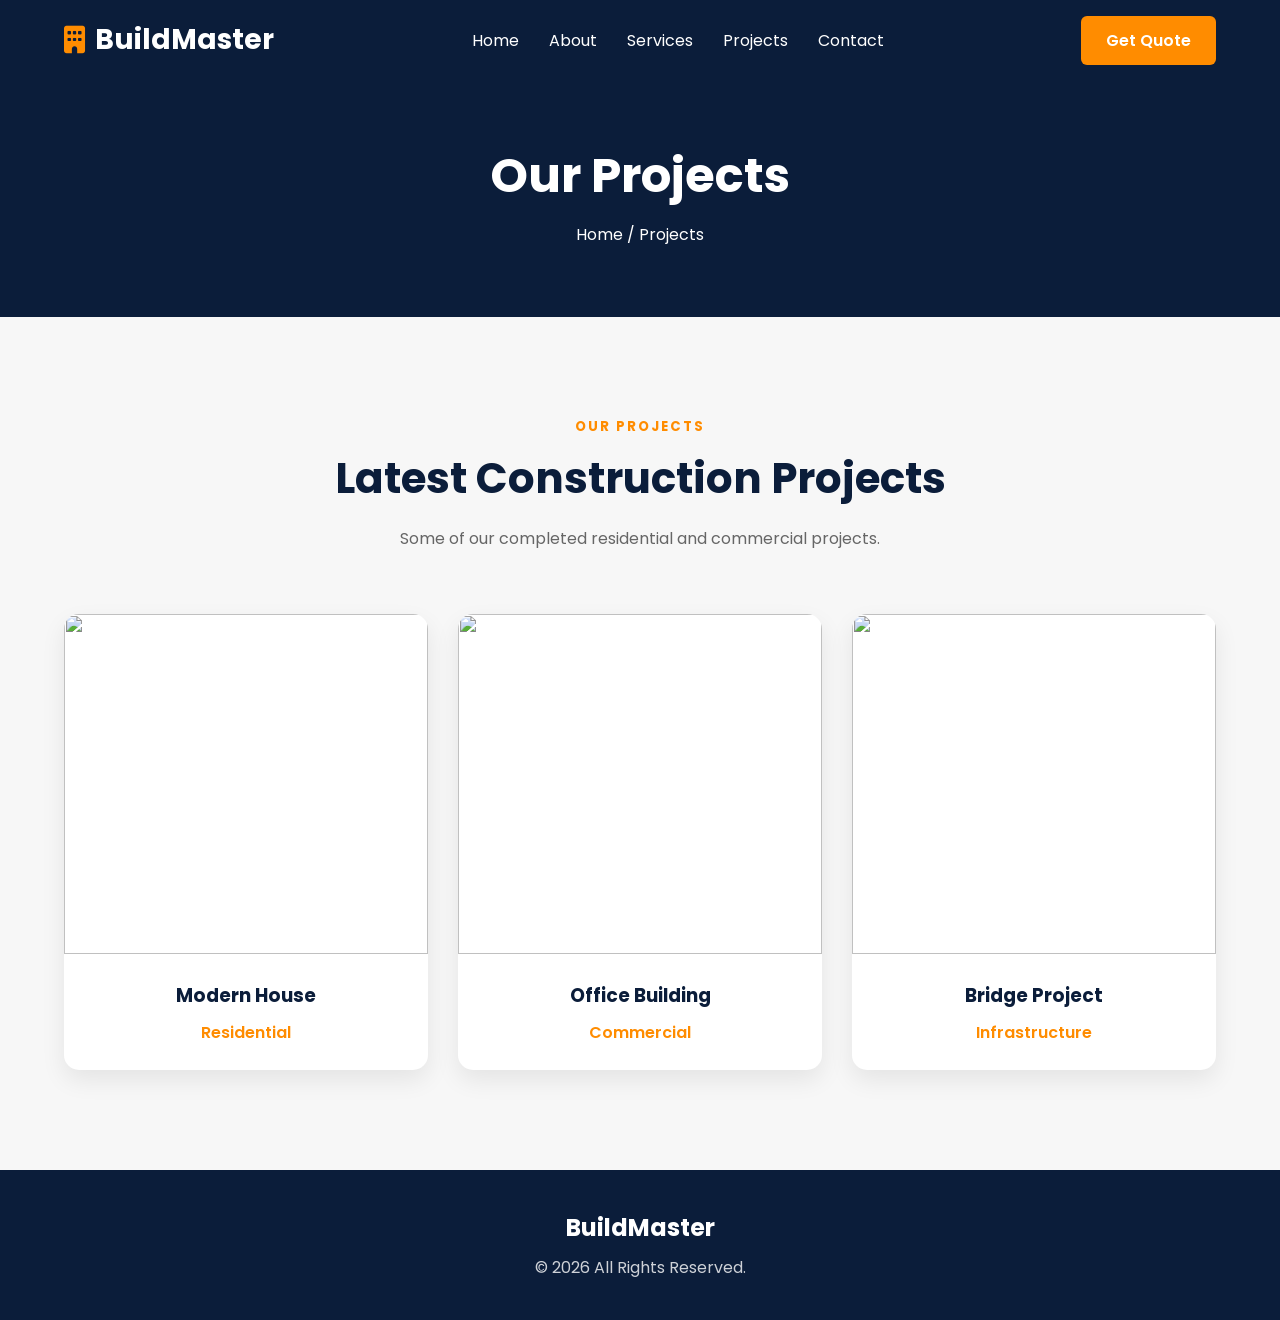
==== projects.html @ 617eb822 "Add files via upload" ====
<!DOCTYPE html>
<html lang="en">

<head>
<meta charset="UTF-8">
<meta name="viewport" content="width=device-width, initial-scale=1.0">
<title>Projects | BuildMaster</title>

<link rel="stylesheet" href="style.css">

<link href="https://fonts.googleapis.com/css2?family=Poppins:wght@300;400;500;600;700;800&display=swap" rel="stylesheet">

<link rel="stylesheet" href="https://cdnjs.cloudflare.com/ajax/libs/font-awesome/6.6.0/css/all.min.css">

</head>

<body>

<header class="header">

<div class="container">

<nav class="navbar">

<a href="index.html" class="logo">
<i class="fa-solid fa-building"></i>
<span>BuildMaster</span>
</a>

<ul class="nav-menu">

<li><a href="index.html">Home</a></li>

<li><a href="about.html">About</a></li>

<li><a href="services.html">Services</a></li>

<li><a href="projects.html">Projects</a></li>

<li><a href="contact.html">Contact</a></li>

</ul>

<a href="quote.html" class="quote-btn">Get Quote</a>

</nav>

</div>

</header>

<section class="page-banner">

<div class="container">

<h1>Our Projects</h1>

<p>Home / Projects</p>

</div>

</section>

<section class="team">

<div class="container">

<div class="section-title">

<h5>OUR PROJECTS</h5>

<h2>Latest Construction Projects</h2>

<p>Some of our completed residential and commercial projects.</p>

</div>

<div class="team-grid">

<div class="team-card">
<img src="images/project1.jpg">
<h3>Modern House</h3>
<span>Residential</span>
</div>

<div class="team-card">
<img src="images/project2.jpg">
<h3>Office Building</h3>
<span>Commercial</span>
</div>

<div class="team-card">
<img src="images/project3.jpg">
<h3>Bridge Project</h3>
<span>Infrastructure</span>
</div>

</div>

</div>

</section>

<footer class="footer">

<div class="container">

<h2>BuildMaster</h2>

<p>© 2026 All Rights Reserved.</p>

</div>

</footer>

<script src="script.js"></script>

</body>

</html>
---- style.css ----
/* ==========================
   RESET
========================== */
*{
    margin:0;
    padding:0;
    box-sizing:border-box;
}

body{
    font-family:'Poppins',sans-serif;
    background:#fff;
    color:#222;
}

.container{
    width:90%;
    max-width:1200px;
    margin:auto;
}

/* ==========================
   HEADER
========================== */

.header{
    position:fixed;
    top:0;
    left:0;
    width:100%;
    background:#0b1d3a;
    z-index:1000;
}

.navbar{
    height:80px;
    display:flex;
    justify-content:space-between;
    align-items:center;
}

.logo{
    display:flex;
    align-items:center;
    gap:10px;
    color:#fff;
    text-decoration:none;
    font-size:28px;
    font-weight:700;
}

.logo i{
    color:#ff8c00;
}

.nav-menu{
    display:flex;
    list-style:none;
    gap:30px;
}

.nav-menu a{
    color:#fff;
    text-decoration:none;
    transition:.3s;
}

.nav-menu a:hover{
    color:#ff8c00;
}

.quote-btn{
    background:#ff8c00;
    color:#fff;
    text-decoration:none;
    padding:12px 25px;
    border-radius:6px;
    font-weight:600;
}

/* ==========================
   HERO
========================== */

.hero{
    min-height:100vh;
    padding-top:80px;
    display:flex;
    align-items:center;
    background:
    linear-gradient(rgba(11,29,58,.80),rgba(11,29,58,.80)),
    url("images/hero-bg.jpg") center/cover;
}

.hero-container{
    display:flex;
    justify-content:space-between;
    align-items:center;
    gap:50px;
}

.hero-text{
    flex:1;
    color:#fff;
}

.hero-text h4{
    color:#ff8c00;
    margin-bottom:15px;
}

.hero-text h1{
    font-size:60px;
    margin-bottom:20px;
    line-height:1.2;
}

.hero-text p{
    font-size:18px;
    line-height:1.8;
    margin-bottom:30px;
}

.hero-buttons{
    display:flex;
    gap:20px;
}

.btn-primary,
.btn-secondary{
    padding:15px 30px;
    border-radius:8px;
    text-decoration:none;
    font-weight:600;
}

.btn-primary{
    background:#ff8c00;
    color:#fff;
}

.btn-secondary{
    border:2px solid #fff;
    color:#fff;
}

.hero-image{
    flex:1;
    text-align:right;
}

.hero-image img{
    width:420px;
    max-width:100%;
    border-radius:15px;
}

/* ==========================
   FEATURES
========================== */

.features{
    padding:80px 0;
    background:#f8f8f8;
}

.features-box{
    display:flex;
    gap:30px;
}

.feature{
    flex:1;
    background:#fff;
    padding:35px;
    border-radius:12px;
    text-align:center;
    box-shadow:0 10px 30px rgba(0,0,0,.08);
}

.feature i{
    font-size:45px;
    color:#ff8c00;
    margin-bottom:20px;
}

.feature h3{
    margin-bottom:15px;
}

.feature p{
    color:#666;
    line-height:1.7;
}
/* ==========================
   ABOUT SECTION
========================== */

.about{
    padding:100px 0;
    background:#ffffff;
}

.about-container{
    display:flex;
    align-items:center;
    justify-content:space-between;
    gap:70px;
}

.about-image{
    flex:1;
    position:relative;
}

.about-image img{
    width:100%;
    border-radius:15px;
    display:block;
}

.experience{
    position:absolute;
    left:30px;
    bottom:30px;
    background:#ff8c00;
    color:#fff;
    padding:20px 30px;
    border-radius:10px;
    text-align:center;
    box-shadow:0 10px 25px rgba(0,0,0,.2);
}

.experience h2{
    font-size:42px;
    margin-bottom:5px;
}

.experience p{
    font-size:15px;
    font-weight:600;
}

.about-content{
    flex:1;
}

.about-content h5{
    color:#ff8c00;
    letter-spacing:2px;
    margin-bottom:15px;
}

.about-content h2{
    font-size:42px;
    line-height:1.3;
    margin-bottom:20px;
    color:#0b1d3a;
}

.about-content p{
    color:#666;
    line-height:1.9;
    margin-bottom:30px;
}

.about-list{
    display:grid;
    grid-template-columns:repeat(2,1fr);
    gap:18px;
    margin-bottom:35px;
}

.about-list div{
    font-weight:600;
    color:#222;
}

.about-list i{
    color:#ff8c00;
    margin-right:10px;
}

.about-btn{
    display:inline-block;
    padding:15px 35px;
    background:#ff8c00;
    color:#fff;
    text-decoration:none;
    border-radius:8px;
    font-weight:600;
    transition:.3s;
}

.about-btn:hover{
    background:#ff6b00;
}
/* ==========================
   SERVICES
========================== */

.services{
    padding:100px 0;
    background:#f7f7f7;
}

.section-title{
    text-align:center;
    margin-bottom:60px;
}

.section-title h5{
    color:#ff8c00;
    letter-spacing:2px;
    margin-bottom:10px;
}

.section-title h2{
    font-size:42px;
    color:#0b1d3a;
    margin-bottom:15px;
}

.section-title p{
    max-width:650px;
    margin:auto;
    color:#666;
    line-height:1.8;
}

.services-grid{
    display:grid;
    grid-template-columns:repeat(4,1fr);
    gap:30px;
}

.service-card{
    background:#fff;
    padding:40px 30px;
    text-align:center;
    border-radius:15px;
    box-shadow:0 10px 25px rgba(0,0,0,.08);
    transition:.3s;
}

.service-card:hover{
    transform:translateY(-10px);
}

.service-card i{
    font-size:50px;
    color:#ff8c00;
    margin-bottom:20px;
}

.service-card h3{
    margin-bottom:15px;
    color:#0b1d3a;
}

.service-card p{
    color:#666;
    line-height:1.7;
}
/* ==========================
   PROJECTS
========================== */

.projects{
    padding:100px 0;
    background:#ffffff;
}

.projects-grid{
    display:grid;
    grid-template-columns:repeat(4,1fr);
    gap:25px;
}

.project-card{
    position:relative;
    overflow:hidden;
    border-radius:15px;
}

.project-card img{
    width:100%;
    height:250px;
    object-fit:cover;
    transition:.4s;
}

.project-card:hover img{
    transform:scale(1.1);
}

.project-info{
    position:absolute;
    bottom:0;
    left:0;
    width:100%;
    background:linear-gradient(to top, rgba(0,0,0,.7), transparent);
    color:#fff;
    padding:20px;
}

.project-info h3{
    font-size:18px;
}
/* ==========================
   COUNTER
========================== */

.counter{
    padding:80px 0;
    background:#0b1d3a;
    color:#fff;
}

.counter-grid{
    display:grid;
    grid-template-columns:repeat(4,1fr);
    text-align:center;
    gap:20px;
}

.counter-box h2{
    font-size:45px;
    color:#ff8c00;
    margin-bottom:10px;
}

.counter-box p{
    font-size:16px;
    opacity:0.9;
}
/* ==========================
   TEAM
========================== */

.team{
    padding:100px 0;
    background:#f7f7f7;
}

.team-grid{
    display:grid;
    grid-template-columns:repeat(3,1fr);
    gap:30px;
}

.team-card{
    background:#fff;
    border-radius:15px;
    overflow:hidden;
    text-align:center;
    box-shadow:0 10px 25px rgba(0,0,0,.08);
    transition:.3s;
}

.team-card:hover{
    transform:translateY(-8px);
}

.team-card img{
    width:100%;
    height:340px;
    object-fit:cover;
}

.team-card h3{
    margin-top:20px;
    color:#0b1d3a;
}

.team-card span{
    display:block;
    color:#ff8c00;
    margin:10px 0 25px;
    font-weight:600;
}
/* ==========================
   CONTACT
========================== */

.contact{

padding:100px 0;

background:#ffffff;

}

.contact-container{

display:grid;

grid-template-columns:1fr 1fr;

gap:60px;

align-items:center;

}

.contact-info h5{

color:#ff8c00;

margin-bottom:10px;

letter-spacing:2px;

}

.contact-info h2{

font-size:40px;

margin-bottom:20px;

color:#0b1d3a;

}

.contact-info p{

color:#666;

line-height:1.8;

margin-bottom:30px;

}

.contact-item{

margin-bottom:20px;

font-size:18px;

}

.contact-item i{

color:#ff8c00;

margin-right:12px;

}

.contact-form{

display:flex;

flex-direction:column;

gap:20px;

}

.contact-form input,

.contact-form textarea{

padding:16px;

border:1px solid #ddd;

border-radius:8px;

font-size:16px;

font-family:Poppins,sans-serif;

}

.contact-form textarea{

height:160px;

resize:none;

}

.contact-form button{

padding:16px;

border:none;

background:#ff8c00;

color:white;

font-size:16px;

border-radius:8px;

cursor:pointer;

font-weight:600;

}

/* ==========================
   FOOTER
========================== */

.footer{

background:#0b1d3a;

color:white;

text-align:center;

padding:40px 0;

}

.footer h2{

margin-bottom:10px;

}

.footer p{

opacity:.8;

}
/* ==========================
   WHATSAPP
========================== */

.whatsapp{

position:fixed;

right:25px;

bottom:25px;

width:60px;

height:60px;

background:#25D366;

color:white;

display:flex;

justify-content:center;

align-items:center;

border-radius:50%;

font-size:30px;

text-decoration:none;

box-shadow:0 10px 20px rgba(0,0,0,.2);

z-index:999;

transition:.3s;

}

.whatsapp:hover{

transform:scale(1.1);

}

/* ==========================
   TOP BUTTON
========================== */

#topBtn{

position:fixed;

left:25px;

bottom:25px;

width:55px;

height:55px;

border:none;

background:#ff8c00;

color:white;

font-size:22px;

border-radius:50%;

cursor:pointer;

display:none;

z-index:999;

transition:.3s;

}

#topBtn:hover{

background:#ff6b00;

}
/* CONTACT PAGE */

.page-banner{
    background:#0b1d3a;
    color:#fff;
    text-align:center;
    padding:140px 20px 70px;
}

.page-banner h1{
    font-size:48px;
    margin-bottom:10px;
}

.contact-section{
    padding:80px 0;
}

.contact-form{
    max-width:700px;
    margin:auto;
    display:flex;
    flex-direction:column;
    gap:20px;
}

.contact-form input,
.contact-form textarea{
    padding:15px;
    border:1px solid #ddd;
    border-radius:8px;
    font-size:16px;
    font-family:Poppins,sans-serif;
}

.contact-form textarea{
    resize:vertical;
}

.contact-form button{
    border:none;
    cursor:pointer;
}
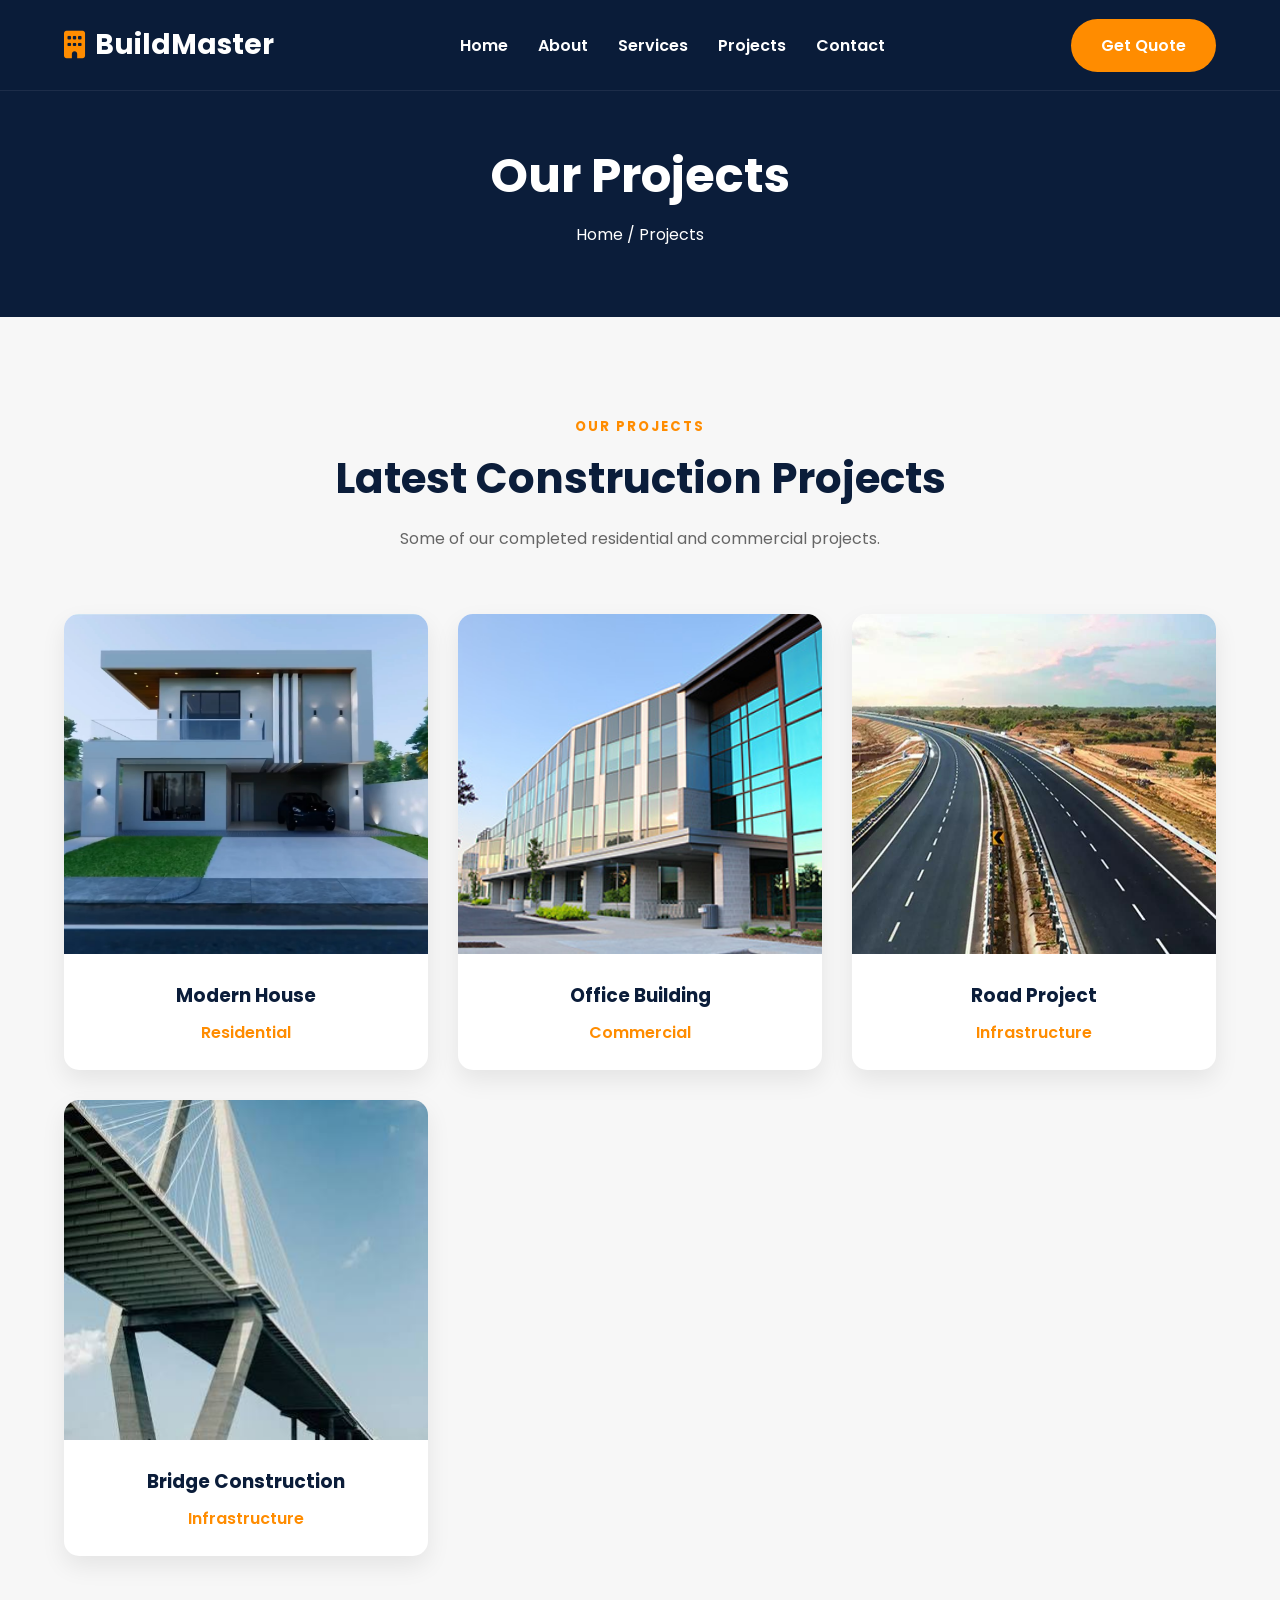
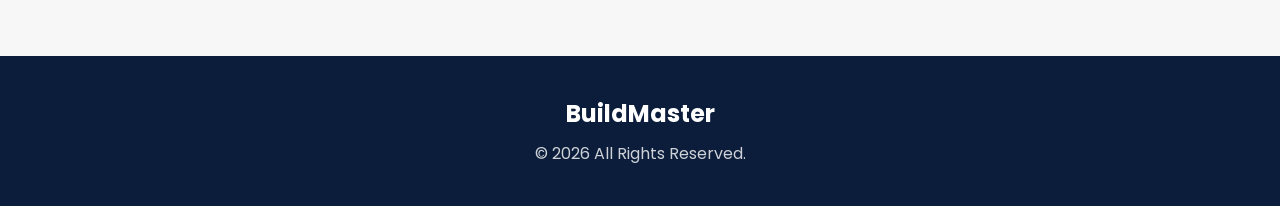
==== commit bf1d0fc1: "Update projects.html" ====
--- a/projects.html
+++ b/projects.html
@@ -91,7 +91,13 @@
 
 <div class="team-card">
 <img src="images/project3.jpg">
-<h3>Bridge Project</h3>
+<h3>Road Project</h3>
+<span>Infrastructure</span>
+</div>
+
+<div class="team-card">
+<img src="images/project4.jpg">
+<h3>Bridge Construction</h3>
 <span>Infrastructure</span>
 </div>
 
@@ -117,4 +123,4 @@
 
 </body>
 
-</html>+</html>
--- a/style.css
+++ b/style.css
@@ -28,15 +28,26 @@
     top:0;
     left:0;
     width:100%;
-    background:#0b1d3a;
-    z-index:1000;
-}
-
+    z-index:9999;
+
+    background:rgba(11,29,58,.75);
+
+    backdrop-filter:blur(12px);
+
+    transition:.4s;
+
+    border-bottom:1px solid rgba(255,255,255,.08);
+}
 .navbar{
-    height:80px;
-    display:flex;
-    justify-content:space-between;
-    align-items:center;
+
+height:90px;
+
+display:flex;
+
+align-items:center;
+
+justify-content:space-between;
+
 }
 
 .logo{
@@ -60,24 +71,43 @@
 }
 
 .nav-menu a{
-    color:#fff;
-    text-decoration:none;
-    transition:.3s;
-}
-
+
+text-decoration:none;
+
+color:white;
+
+font-weight:600;
+
+font-size:16px;
+
+transition:.35s;
+
+position:relative;
+
+}
 .nav-menu a:hover{
-    color:#ff8c00;
+
+color:#ff8c00;
+
 }
 
 .quote-btn{
-    background:#ff8c00;
-    color:#fff;
-    text-decoration:none;
-    padding:12px 25px;
-    border-radius:6px;
-    font-weight:600;
-}
-
+
+background:#ff8c00;
+
+padding:14px 30px;
+
+border-radius:50px;
+
+color:white;
+
+font-weight:600;
+
+text-decoration:none;
+
+transition:.35s;
+
+}
 /* ==========================
    HERO
 ========================== */
@@ -759,4 +789,8 @@
 .contact-form button{
     border:none;
     cursor:pointer;
-}+}
+.quote-btn:hover{
+    transform: translateY(-3px);
+    box-shadow: 0 15px 35px rgba(255,140,0,.35);
+}
